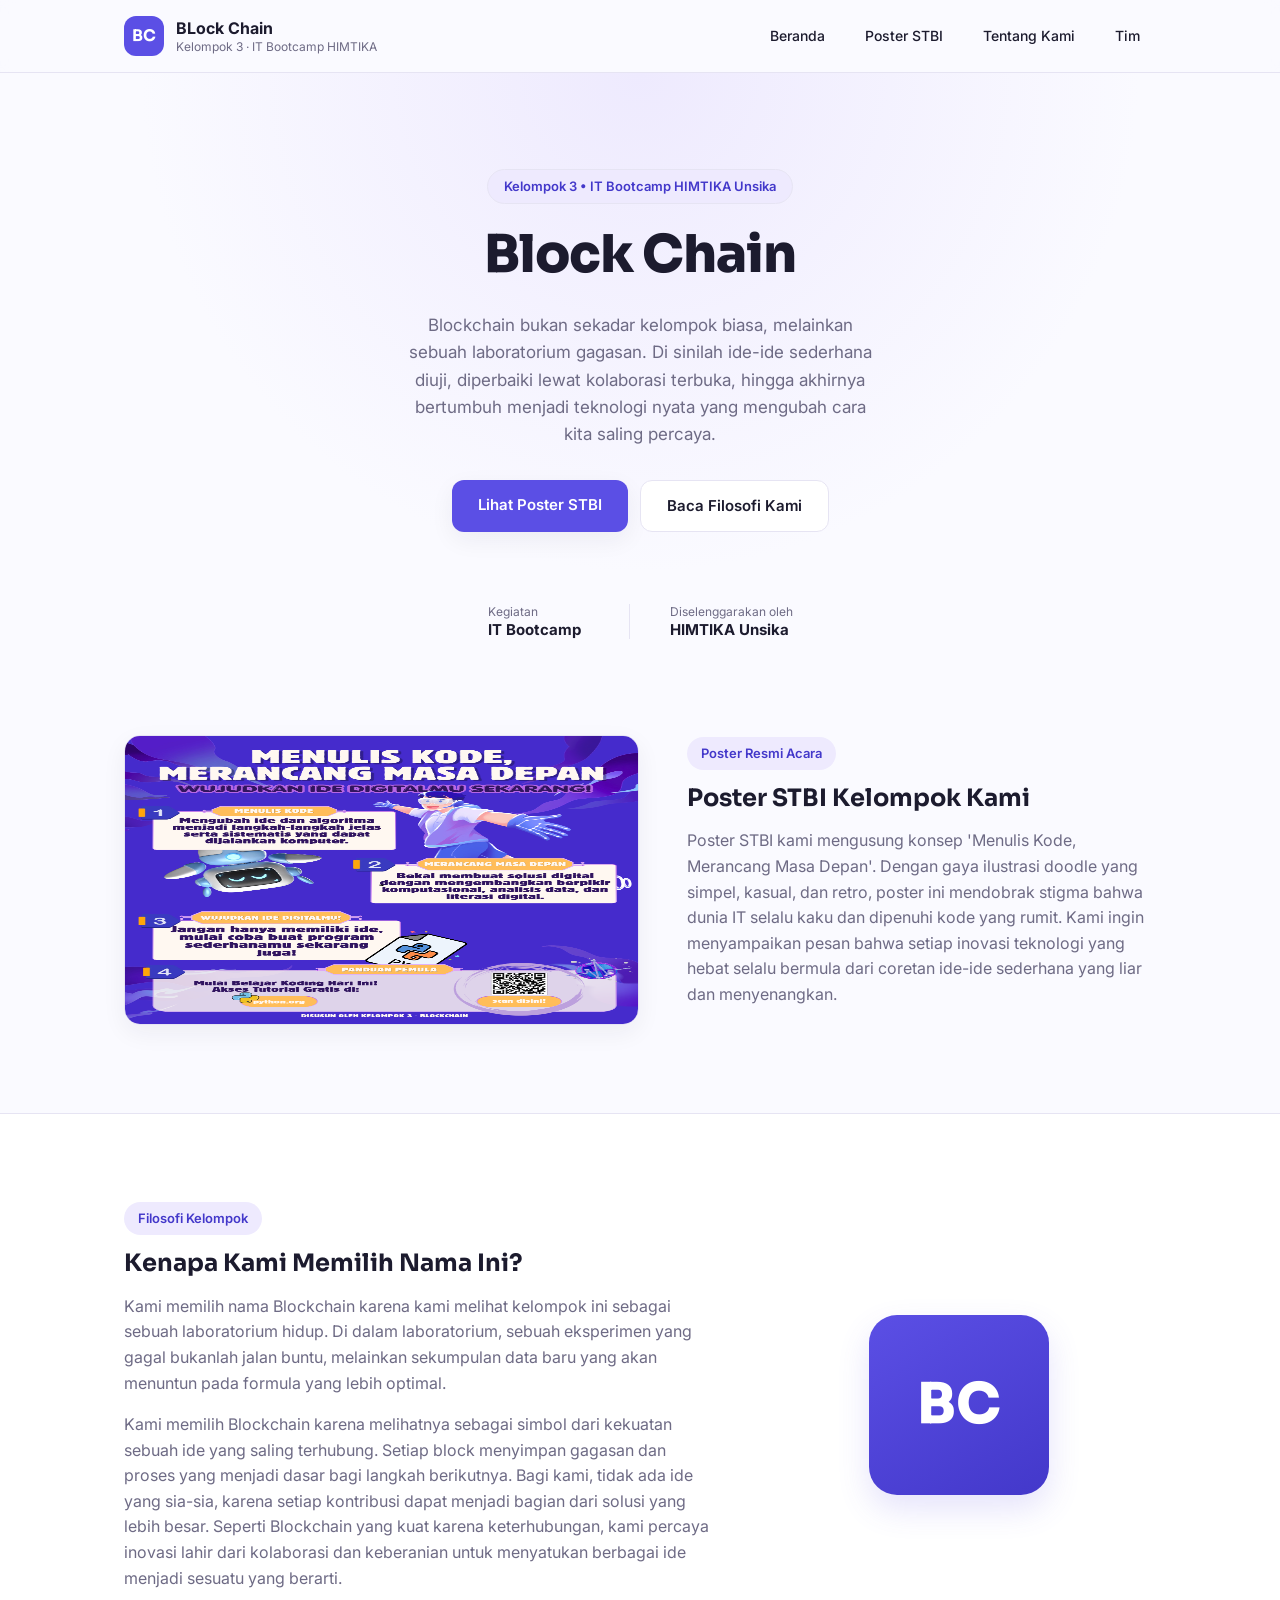
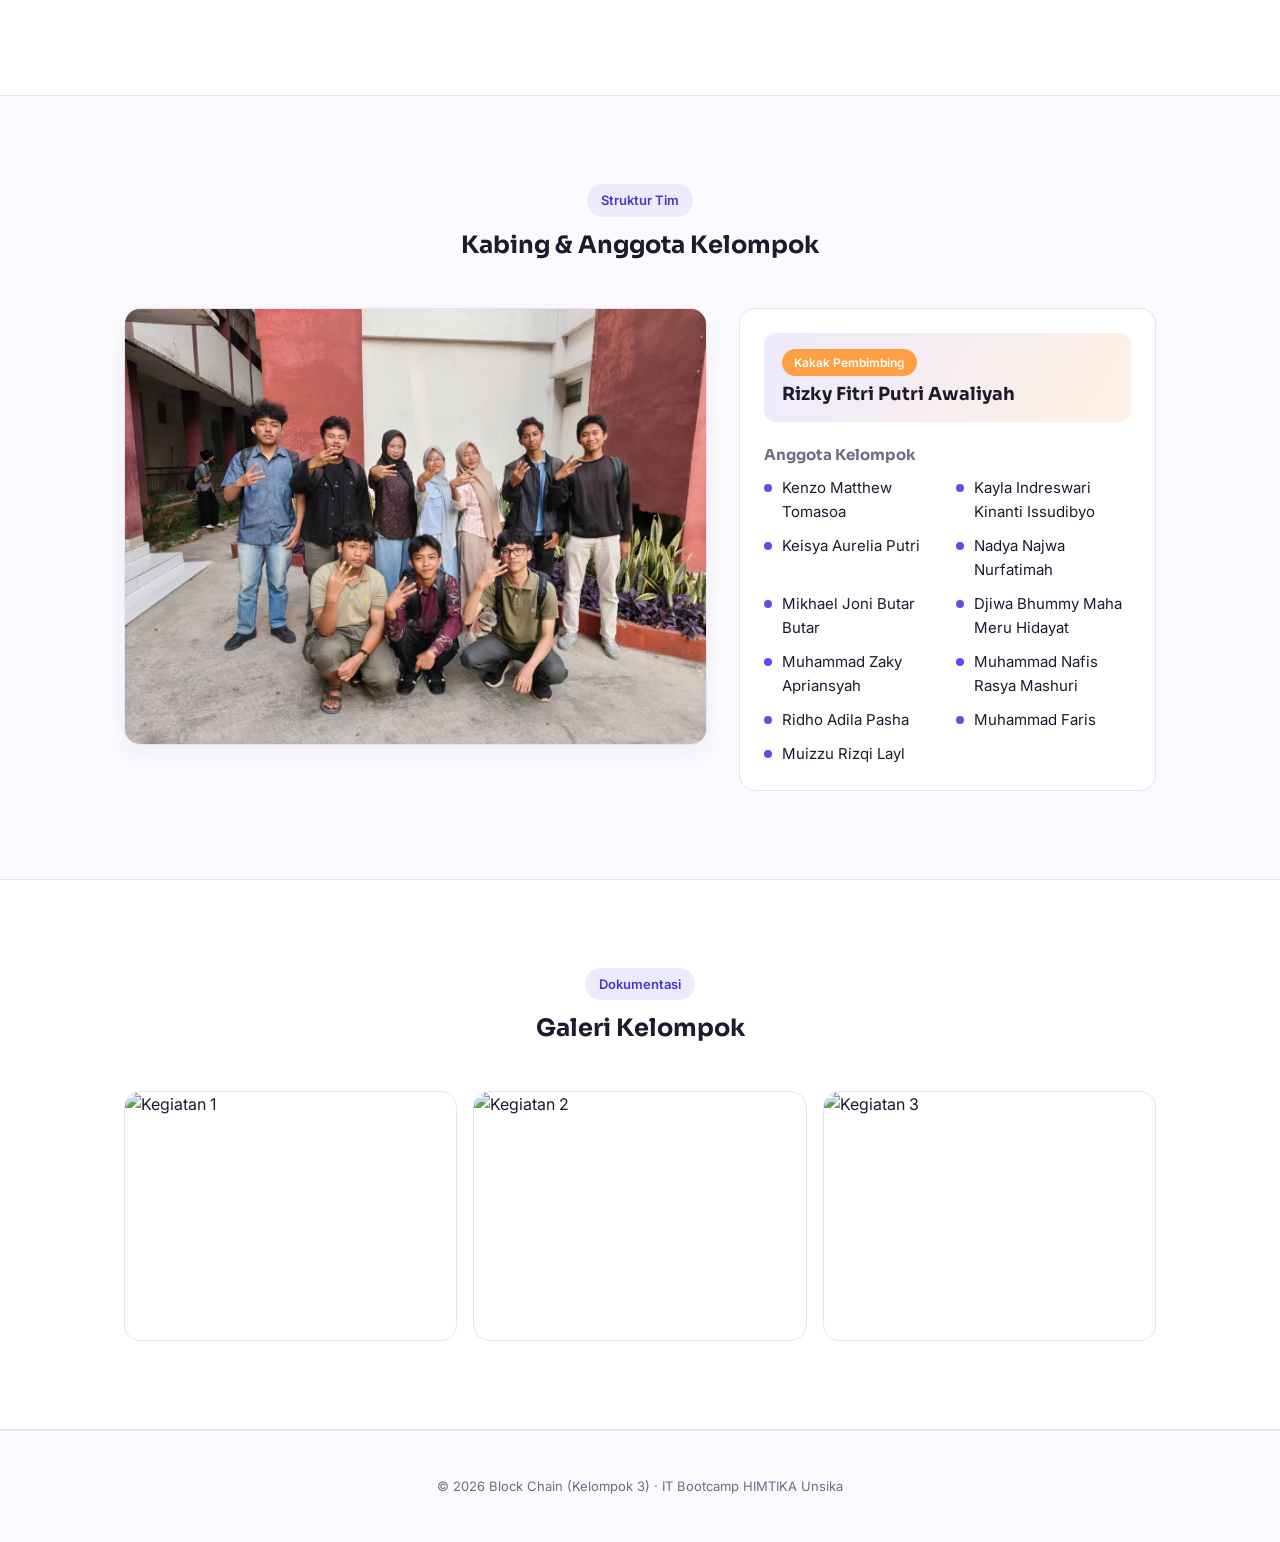
==== ITB BC 2026/index.html @ 2e8e243c "first init github" ====
<!doctype html>
<html lang="id">

<head>
    <meta charset="UTF-8" />
    <meta name="viewport" content="width=device-width, initial-scale=1, viewport-fit=cover"/>

    <!-- Tulisan ini muncul di tab browser sebagai judul halaman -->
    <title>Block Chain - Company Profile</title>

    <link rel="preconnect" href="https://fonts.googleapis.com" />
    <link rel="preconnect" href="https://fonts.gstatic.com" crossorigin />

    <!-- Font dari Google. Link-nya panjang, tidak perlu dihafal :) -->
    <link href="https://fonts.googleapis.com/css2?family=Inter:wght@400;500;600&family=Sora:wght@600;700;800&display=swap" rel="stylesheet"/>

    <link rel="stylesheet" href="css/style.css" />
</head>

<body>
  <!-- ============================= HEADER / NAVBAR ============================= -->
  <header class="site-header">
    <div class="container header-inner">
      <a href="#hero" class="brand">
        <span class="brand-mark">BC</span>
        <span class="brand-text">
          <strong>BLock Chain</strong>
          <small>Kelompok 3 &middot; IT Bootcamp HIMTIKA</small>
        </span>
      </a>

      <button class="nav-toggle" id="navToggle" aria-label="Buka menu" aria-expanded="false">
        <span></span><span></span><span></span>
      </button>

      <nav class="site-nav" id="siteNav">
        <a href="#hero">Beranda</a>
        <a href="#poster">Poster STBI</a>
        <a href="#tentang">Tentang Kami</a>
        <a href="#tim">Tim</a>
      </nav>
    </div>
  </header>

  <!-- ============================= HERO SECTION ============================= -->
  <section id="hero" class="hero">
    <div class="container hero-inner">
      <span class="chip">Kelompok 3 &bull; IT Bootcamp HIMTIKA Unsika</span>
      <h1>Block Chain</h1>
      <p class="hero-sub">
        Blockchain bukan sekadar kelompok biasa, melainkan sebuah laboratorium gagasan. Di sinilah ide-ide sederhana diuji, diperbaiki lewat kolaborasi terbuka, hingga akhirnya bertumbuh menjadi teknologi nyata yang mengubah cara kita saling percaya.
      </p>
      <div class="hero-actions">
        <a href="#poster" class="btn btn-primary">Lihat Poster STBI</a>
        <a href="#tentang" class="btn btn-ghost">Baca Filosofi Kami</a>
      </div>
    </div>
  </section>

  <!-- ============================= PENYELENGGARA ============================= -->
  <section class="partners" aria-label="Penyelenggara acara">
    <div class="container partners-inner">
      <div class="partners-logos">

        <div class="partner">
          <img src="ITB BC 2026/assets/logo/logo_itb.png" alt="Logo IT Bootcamp" onerror="this.remove()" />
          <span class="partner-text">
            <small>Kegiatan</small>
            <strong>IT Bootcamp</strong>
          </span>
        </div>

        <div class="partner">
          <img src="ITB BC 2026/assets/logo/himtika.png" alt="Logo HIMTIKA Unsika" onerror="this.remove()" />
          <span class="partner-text">
            <small>Diselenggarakan oleh</small>
            <strong>HIMTIKA Unsika</strong>
          </span>
        </div>

      </div>
    </div>
  </section>

  <!-- ============================= POSTER STBI (WAJIB) ============================= -->
  <section id="poster" class="section">
    <div class="container poster-grid">
      <div class="poster-image">
        <img src="/ITB BC 2026/assets/poster/poster.png" alt="Poster STBI Kelompok 3"
          onerror="this.parentElement.classList.add('img-fallback')" style="max-height: 480px; aspect-ratio: 16/9; align-self: center; justify-self: center;" />
      </div>
      <div class="poster-info">
        <span class="eyebrow">Poster Resmi Acara</span>
        <h2>Poster STBI Kelompok Kami</h2>
        <p>
          Poster STBI kami mengusung konsep 'Menulis Kode, Merancang Masa Depan'. Dengan gaya ilustrasi doodle yang simpel, kasual, dan retro, poster ini mendobrak stigma bahwa dunia IT selalu kaku dan dipenuhi kode yang rumit. Kami ingin menyampaikan pesan bahwa setiap inovasi teknologi yang hebat selalu bermula dari coretan ide-ide sederhana yang liar dan menyenangkan.
        </p>
        </p>
      </div>
    </div>
  </section>

  <!-- ============================= TENTANG / FILOSOFI NAMA (WAJIB) ============================= -->
  <section id="tentang" class="section section-muted">
    <div class="container tentang-grid">
      <div class="tentang-text">
        <span class="eyebrow">Filosofi Kelompok</span>
        <h2>Kenapa Kami Memilih Nama Ini?</h2>
        <p>
          Kami memilih nama Blockchain karena kami melihat kelompok ini sebagai sebuah laboratorium hidup. Di dalam laboratorium, sebuah eksperimen yang gagal bukanlah jalan buntu, melainkan sekumpulan data baru yang akan menuntun pada formula yang lebih optimal.
        </p>
        <p>
          Kami memilih Blockchain karena melihatnya sebagai simbol dari kekuatan sebuah ide yang saling terhubung. Setiap block menyimpan gagasan dan proses yang menjadi dasar bagi langkah berikutnya. Bagi kami, tidak ada ide yang sia-sia, karena setiap kontribusi dapat menjadi bagian dari solusi yang lebih besar. Seperti Blockchain yang kuat karena keterhubungan, kami percaya inovasi lahir dari kolaborasi dan keberanian untuk menyatukan berbagai ide menjadi sesuatu yang berarti.
        </p>
      </div>
      <div class="tentang-visual">
        <div class="monogram">BC</div>
      </div>
    </div>
  </section>

  <!-- ============================= TIM: KABING + ANGGOTA (WAJIB) ============================= -->
  <section id="tim" class="section">
    <div class="container">
      <div class="section-heading">
        <span class="eyebrow">Struktur Tim</span>
        <h2>Kabing &amp; Anggota Kelompok</h2>
      </div>

      <div class="team-showcase">
        <div class="team-photo-frame">
          <img src="/ITB BC 2026/assets/foto-tim/Foto kelompok 3.jpeg" alt="Foto bersama Kabing dan seluruh anggota kelompok"
            onerror="this.parentElement.classList.add('img-fallback')" />
        </div>

        <div class="team-names">
          <div class="kabing-row">
            <span class="badge-kabing">Kakak Pembimbing</span>
            <h3>Rizky Fitri Putri Awaliyah</h3>
          </div>

          <h3 class="names-title">Anggota Kelompok</h3>

          <ul class="member-list">
            <li>Kenzo Matthew Tomasoa</li>
            <li>Kayla Indreswari Kinanti Issudibyo</li>
            <li>Keisya Aurelia Putri</li>
            <li>Nadya Najwa Nurfatimah</li>
            <li>Mikhael Joni Butar Butar</li>
            <li>Djiwa Bhummy Maha Meru Hidayat</li>
            <li>Muhammad Zaky Apriansyah</li>
            <li> Muhammad Nafis Rasya Mashuri</li>
            <li>Ridho Adila Pasha</li>
            <li> Muhammad Faris</li>
            <li> Muizzu Rizqi Layl</li>

          </ul>
        </div>
      </div>
    </div>
  </section>

  
  <!-- ============================== GALERI KEGIATAN (OPSIONAL) ============================= -->
  <!-- Jika masih ada waktu akan di lakukan, jika tidak tidak akan di tunjukkan -->
  <section id="galeri" class="section section-muted">
    <div class="container">
      <div class="section-heading">
        <span class="eyebrow">Dokumentasi</span>
        <h2>Galeri Kelompok</h2>
      </div>
      <div class="gallery-grid">
        <div class="gallery-item"><img src="foto hitam polo.avif" alt="Kegiatan 1" /></div>
        <div class="gallery-item"><img src="foto hitam polo.avif" alt="Kegiatan 2" /></div>
        <div class="gallery-item"><img src="foto hitam polo.avif" alt="Kegiatan 3" /></div>
      </div>
    </div>
  </section>
 

  <!-- ============================= FOOTER ============================= -->
  <footer class="site-footer">
    <div class="container">
      <p>
        &copy; 2026 Block Chain (Kelompok 3) &middot; IT Bootcamp HIMTIKA
        Unsika
      </p>
    </div>
  </footer>

  <script src="js/script.js"></script>
</body>
</html>

<!--HEADER SAMPAI FOOTER SUDAH SELESAI DI EDIT-->
---- ITB BC 2026/css/style.css ----
/* ---------- 1. VARIABEL WARNA & FONT ----------
   Ini "kotak cat" utama. Ganti nilai di sini kalau mau ubah
   warna di SELURUH halaman sekaligus, tanpa cari satu-satu. */
   
:root {
  --bg: #fafaff;
  --surface: #ffffff;
  --ink: #1c1b2e;
  --ink-muted: #6e6b85;
  --accent: #5b4fe5;
  --accent-dark: #4338ca;
  --accent-soft: #eeeafe;
  --warm: #ff9f43;
  --warm-soft: #fff1e2;
  --border: #e6e4f3;

  --font-heading: 'Sora', sans-serif;
  --font-body: 'Inter', sans-serif;

  --radius: 16px;
  --shadow-soft: 0 8px 24px rgba(28, 27, 46, 0.06);
  --shadow-hover: 0 14px 32px rgba(91, 79, 229, 0.16);
}

/* ---------- 2. RESET DASAR ---------- */
* {
  box-sizing: border-box;
}

html {
  scroll-behavior: smooth;
  scroll-padding-top: 90px; /* biar gak ketutup navbar pas klik menu */
}

body {
  margin: 0;
  font-family: var(--font-body);
  color: var(--ink);
  background: var(--bg);
  line-height: 1.6;
}

img {
  max-width: 100%;
  display: block;
}

a {
  color: inherit;
}

h1, h2, h3 {
  font-family: var(--font-heading);
  line-height: 1.2;
  margin: 0 0 0.5em;
}

.container {
  max-width: 1080px;
  margin: 0 auto;
  padding: 0 24px;
}

.section {
  padding: 88px 0;
}

.section-muted {
  background: var(--surface);
  border-top: 1px solid var(--border);
  border-bottom: 1px solid var(--border);
}

.section-heading {
  text-align: center;
  max-width: 560px;
  margin: 0 auto 48px;
}

.eyebrow {
  display: inline-block;
  font-size: 13px;
  font-weight: 600;
  color: var(--accent-dark);
  background: var(--accent-soft);
  padding: 6px 14px;
  border-radius: 999px;
  margin-bottom: 14px;
}

/* ---------- 3. HEADER / NAVBAR ---------- */
.site-header {
  position: sticky;
  top: 0;
  z-index: 50;
  background: rgba(250, 250, 255, 0.85);
  backdrop-filter: blur(8px);
  border-bottom: 1px solid var(--border);
}

.header-inner {
  display: flex;
  align-items: center;
  justify-content: space-between;
  height: 72px;
}

.brand {
  display: flex;
  align-items: center;
  gap: 12px;
  text-decoration: none;
  color: var(--ink);
}

.brand-mark {
  width: 40px;
  height: 40px;
  border-radius: 12px;
  background: var(--accent);
  color: #fff;
  font-family: var(--font-heading);
  font-weight: 700;
  display: flex;
  align-items: center;
  justify-content: center;
  flex-shrink: 0;
}

.brand-text {
  display: flex;
  flex-direction: column;
  line-height: 1.3;
}

.brand-text small {
  color: var(--ink-muted);
  font-size: 12px;
}

.site-nav {
  display: flex;
  gap: 8px;
}

.site-nav a {
  text-decoration: none;
  font-weight: 500;
  font-size: 14px;
  padding: 8px 16px;
  border-radius: 999px;
  transition: background 0.2s ease, color 0.2s ease;
}

.site-nav a:hover,
.site-nav a:focus-visible {
  background: var(--accent-soft);
  color: var(--accent-dark);
}

.nav-toggle {
  display: none;
  flex-direction: column;
  gap: 5px;
  background: none;
  border: none;
  cursor: pointer;
  padding: 8px;
}

.nav-toggle span {
  width: 22px;
  height: 2px;
  background: var(--ink);
  border-radius: 2px;
}

/* ---------- 4. HERO ---------- */
.hero {
  padding: 96px 0 72px;
  text-align: center;
  background:
    radial-gradient(circle at 50% 0%, var(--accent-soft) 0%, transparent 60%);
}

.hero-inner {
  max-width: 680px;
  animation: fade-rise 0.7s ease both;
}

.chip {
  display: inline-block;
  font-size: 13px;
  font-weight: 600;
  color: var(--accent-dark);
  background: var(--accent-soft);
  border: 1px solid var(--border);
  padding: 6px 16px;
  border-radius: 999px;
  margin-bottom: 20px;
}

.hero h1 {
  font-size: clamp(32px, 6vw, 52px);
  font-weight: 800;
  letter-spacing: -0.02em;
}

.hero-sub {
  color: var(--ink-muted);
  font-size: 17px;
  max-width: 480px;
  margin: 0 auto 32px;
}

.hero-actions {
  display: flex;
  gap: 12px;
  justify-content: center;
  flex-wrap: wrap;
}

@keyframes fade-rise {
  from { opacity: 0; transform: translateY(16px); }
  to   { opacity: 1; transform: translateY(0); }
}

/* ---------- 4b. PENYELENGGARA (LOGO) ---------- */
.partners {
  padding: 0 0 8px;
}

.partners-inner {
  display: flex;
  justify-content: center;
}

/* Kartu putih pembungkus logo, supaya logo berlatar putih tetap rapi */
.partners-logos {
  display: flex;
  align-items: center;
  justify-content: center;
  flex-wrap: wrap;
  gap: 16px 48px;
}

.partner {
  display: flex;
  align-items: center;
  gap: 12px;
}

/* Garis pemisah tipis antara logo pertama dan kedua */
.partner + .partner {
  padding-left: 40px;
  border-left: 1px solid var(--border);
}

.partner img {
  height: 80px;
  width: auto;
  max-width: 220px;
  object-fit: contain;
}

.partner-text {
  display: flex;
  flex-direction: column;
  line-height: 1.3;
}

.partner-text small {
  color: var(--ink-muted);
  font-size: 12px;
}

.partner-text strong {
  font-size: 15px;
}

/* Tampilan HP: logo ditumpuk ke bawah, garis pemisah jadi horizontal */
@media (max-width: 600px) {
  .partners-logos {
    flex-direction: column;
    align-items: flex-start;
    gap: 16px;
  }

  .partner + .partner {
    padding-left: 0;
    border-left: 0;
    padding-top: 16px;
    border-top: 1px solid var(--border);
    width: 100%;
  }
}

/* ---------- 5. TOMBOL (BUTTON) ---------- */
.btn {
  display: inline-block;
  text-decoration: none;
  font-weight: 600;
  font-size: 15px;
  padding: 13px 26px;
  border-radius: 12px;
  transition: transform 0.15s ease, box-shadow 0.15s ease, background 0.15s ease;
}

.btn-primary {
  background: var(--accent);
  color: #fff;
  box-shadow: var(--shadow-soft);
}

.btn-primary:hover {
  background: var(--accent-dark);
  transform: translateY(-2px);
  box-shadow: var(--shadow-hover);
}

.btn-ghost {
  background: var(--surface);
  color: var(--ink);
  border: 1px solid var(--border);
}

.btn-ghost:hover {
  border-color: var(--accent);
  color: var(--accent-dark);
  transform: translateY(-2px);
}

/* ---------- 6. POSTER SECTION ---------- */
.poster-grid {
  display: grid;
  grid-template-columns: 1.1fr 1fr;
  gap: 48px;
  align-items: center;
}

.poster-image img {
  border-radius: var(--radius);
  box-shadow: var(--shadow-soft);
  border: 1px solid var(--border);
}

.poster-info p {
  color: var(--ink-muted);
}

/* ---------- 7. TENTANG / FILOSOFI ---------- */
.tentang-grid {
  display: grid;
  grid-template-columns: 1.2fr 0.8fr;
  gap: 48px;
  align-items: center;
}

.tentang-text p {
  color: var(--ink-muted);
}

.tentang-visual {
  display: flex;
  justify-content: center;
}

.monogram {
  width: 180px;
  height: 180px;
  border-radius: 28px;
  background: linear-gradient(150deg, var(--accent), var(--accent-dark));
  color: #fff;
  font-family: var(--font-heading);
  font-weight: 800;
  font-size: 56px;
  display: flex;
  align-items: center;
  justify-content: center;
  box-shadow: var(--shadow-hover);
}

/* ---------- 8. TIM: FOTO BERSAMA + DAFTAR NAMA ---------- */
.team-showcase {
  display: grid;
  grid-template-columns: 1.4fr 1fr;
  gap: 32px;
  align-items: start;
}

.team-photo-frame {
  aspect-ratio: 4 / 3;
  border-radius: var(--radius);
  overflow: hidden;
  background: var(--accent-soft);
  border: 1px solid var(--border);
  box-shadow: var(--shadow-soft);
}

.team-photo-frame img {
  width: 100%;
  height: 100%;
  object-fit: cover;
}

.team-names {
  background: var(--surface);
  border: 1px solid var(--border);
  border-radius: var(--radius);
  padding: 24px;
}

/* Kotak khusus nama Kabing, dibedakan dari anggota biasa */
.kabing-row {
  background: linear-gradient(120deg, var(--accent-soft), var(--warm-soft));
  border-radius: 12px;
  padding: 16px 18px;
  margin-bottom: 24px;
}

.kabing-row h3 {
  margin: 0;
  font-size: 18px;
}

.badge-kabing {
  display: inline-block;
  font-size: 12px;
  font-weight: 600;
  color: #fff;
  background: var(--warm);
  padding: 4px 12px;
  border-radius: 999px;
  margin-bottom: 8px;
}

.names-title {
  font-size: 15px;
  color: var(--ink-muted);
  margin-bottom: 12px;
}

/* Daftar anggota: 2 kolom biar 12 nama tetap ringkas */
.member-list {
  list-style: none;
  margin: 0;
  padding: 0;
  display: grid;
  grid-template-columns: repeat(2, 1fr);
  gap: 10px 16px;
}

.member-list li {
  position: relative;
  padding-left: 18px;
  font-size: 15px;
}

/* Titik kecil ungu di depan tiap nama */
.member-list li::before {
  content: "";
  position: absolute;
  left: 0;
  top: 0.55em;
  width: 8px;
  height: 8px;
  border-radius: 50%;
  background: var(--accent);
}

/* ---------- 9. FALLBACK KALAU FOTO BELUM ADA ----------
   Kalau <img> gagal dimuat (file belum ada), otomatis
   kotaknya jadi abu-abu polos, gak error/blank di browser. */
.img-fallback {
  background: var(--accent-soft);
  display: flex;
  align-items: center;
  justify-content: center;
}

.img-fallback img {
  display: none;
}

.img-fallback::after {
  content: "Foto belum diupload";
  font-size: 12px;
  color: var(--ink-muted);
  padding: 8px;
  text-align: center;
}

/* ---------- 10. GALERI (dipakai kalau section galeri diaktifkan) ---------- */
.gallery-grid {
  display: grid;
  grid-template-columns: repeat(auto-fit, minmax(220px, 1fr));
  gap: 16px;
}

.gallery-item {
  border-radius: var(--radius);
  overflow: hidden;
  aspect-ratio: 4 / 3;
  border: 1px solid var(--border);
}

.gallery-item img {
  width: 100%;
  height: 100%;
  object-fit: cover;
}

/* ---------- 11. FOOTER ---------- */
.site-footer {
  padding: 32px 0;
  text-align: center;
  color: var(--ink-muted);
  font-size: 13px;
  border-top: 1px solid var(--border);
}

/* ---------- 12. AKSESIBILITAS: FOCUS STATE ---------- */
a:focus-visible,
button:focus-visible {
  outline: 2px solid var(--accent);
  outline-offset: 2px;
}

/* ---------- 13. RESPONSIVE / MOBILE ---------- */
@media (max-width: 780px) {
  .poster-grid,
  .tentang-grid {
    grid-template-columns: 1fr;
  }

  .tentang-visual {
    order: -1;
  }

  .team-showcase {
    grid-template-columns: 1fr;
  }

  .nav-toggle {
    display: flex;
  }

  .site-nav {
    position: absolute;
    top: 72px;
    left: 0;
    right: 0;
    background: var(--surface);
    border-bottom: 1px solid var(--border);
    flex-direction: column;
    padding: 12px 24px 20px;
    display: none;
  }

  .site-nav.is-open {
    display: flex;
  }
}

@media (max-width: 420px) {
  .member-list {
    grid-template-columns: 1fr;
  }
}

@media (prefers-reduced-motion: reduce) {
  html {
    scroll-behavior: auto;
  }
  .hero-inner {
    animation: none;
  }
}
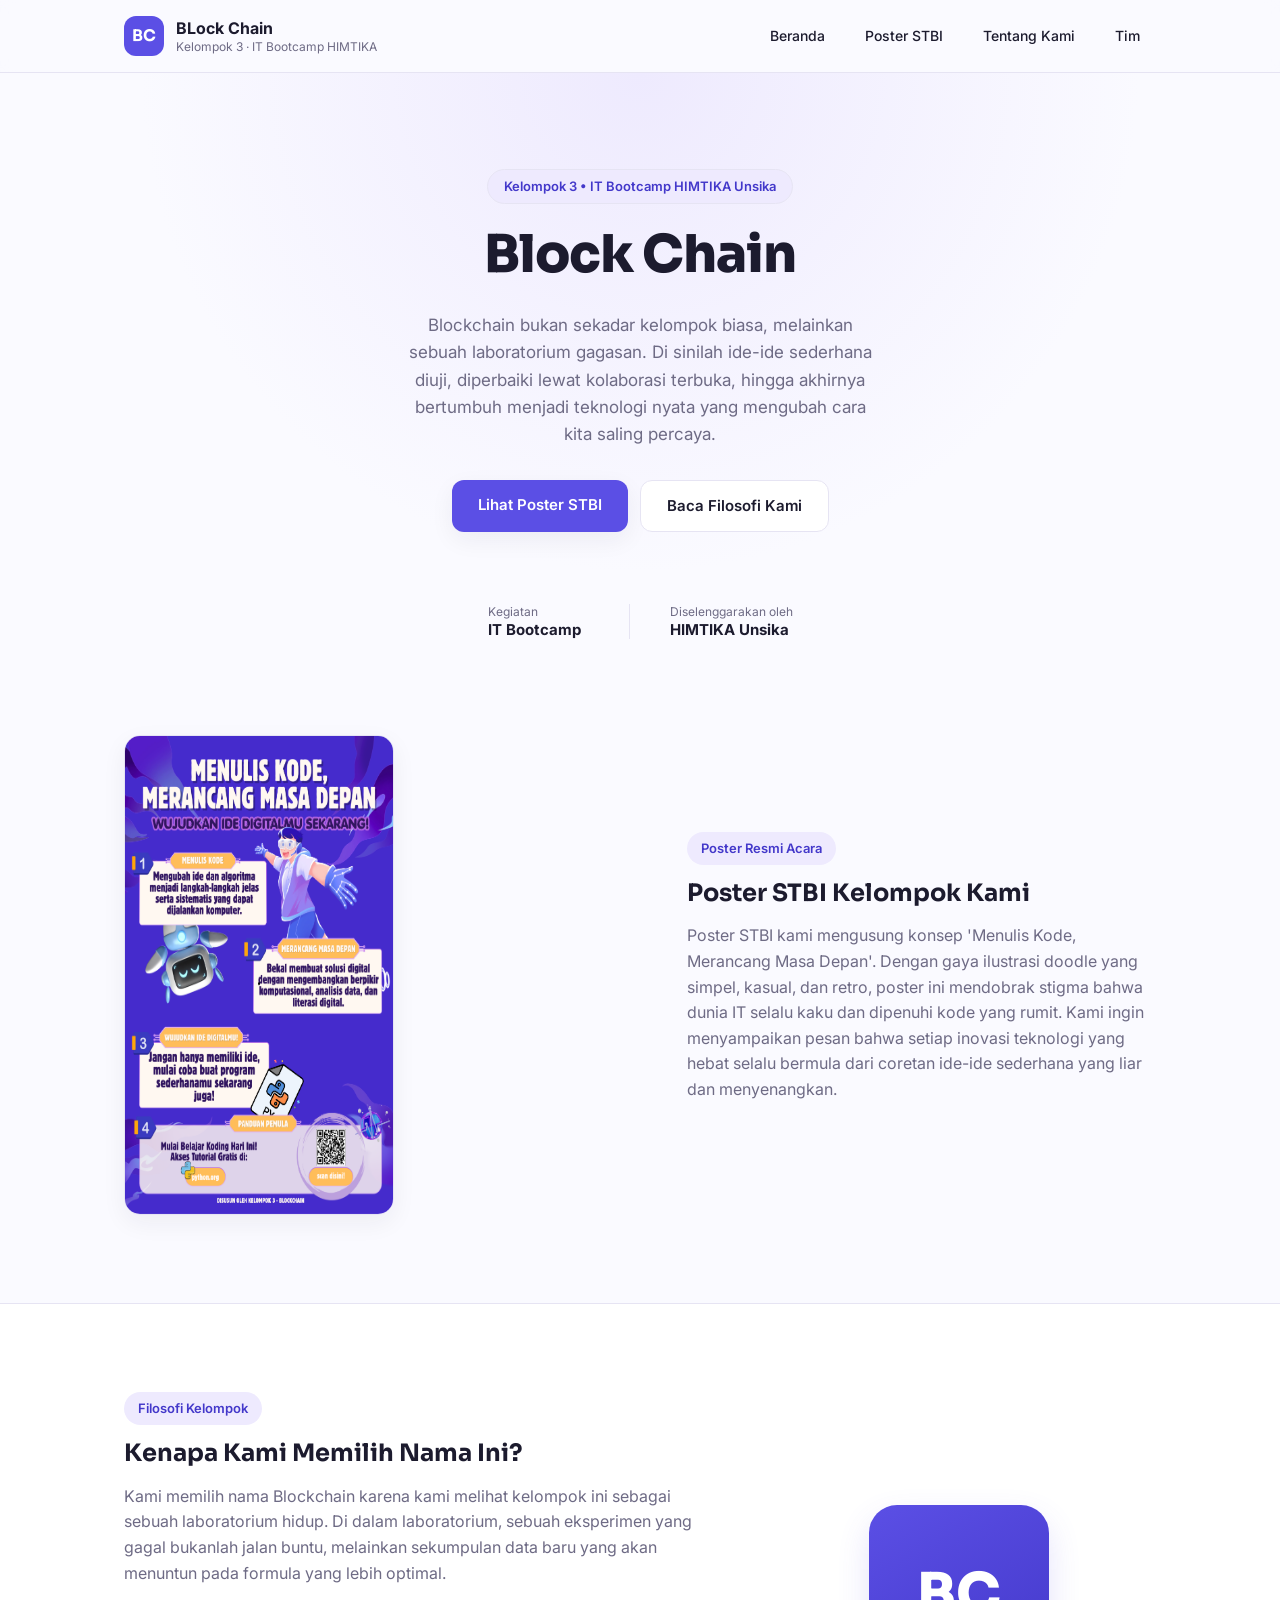
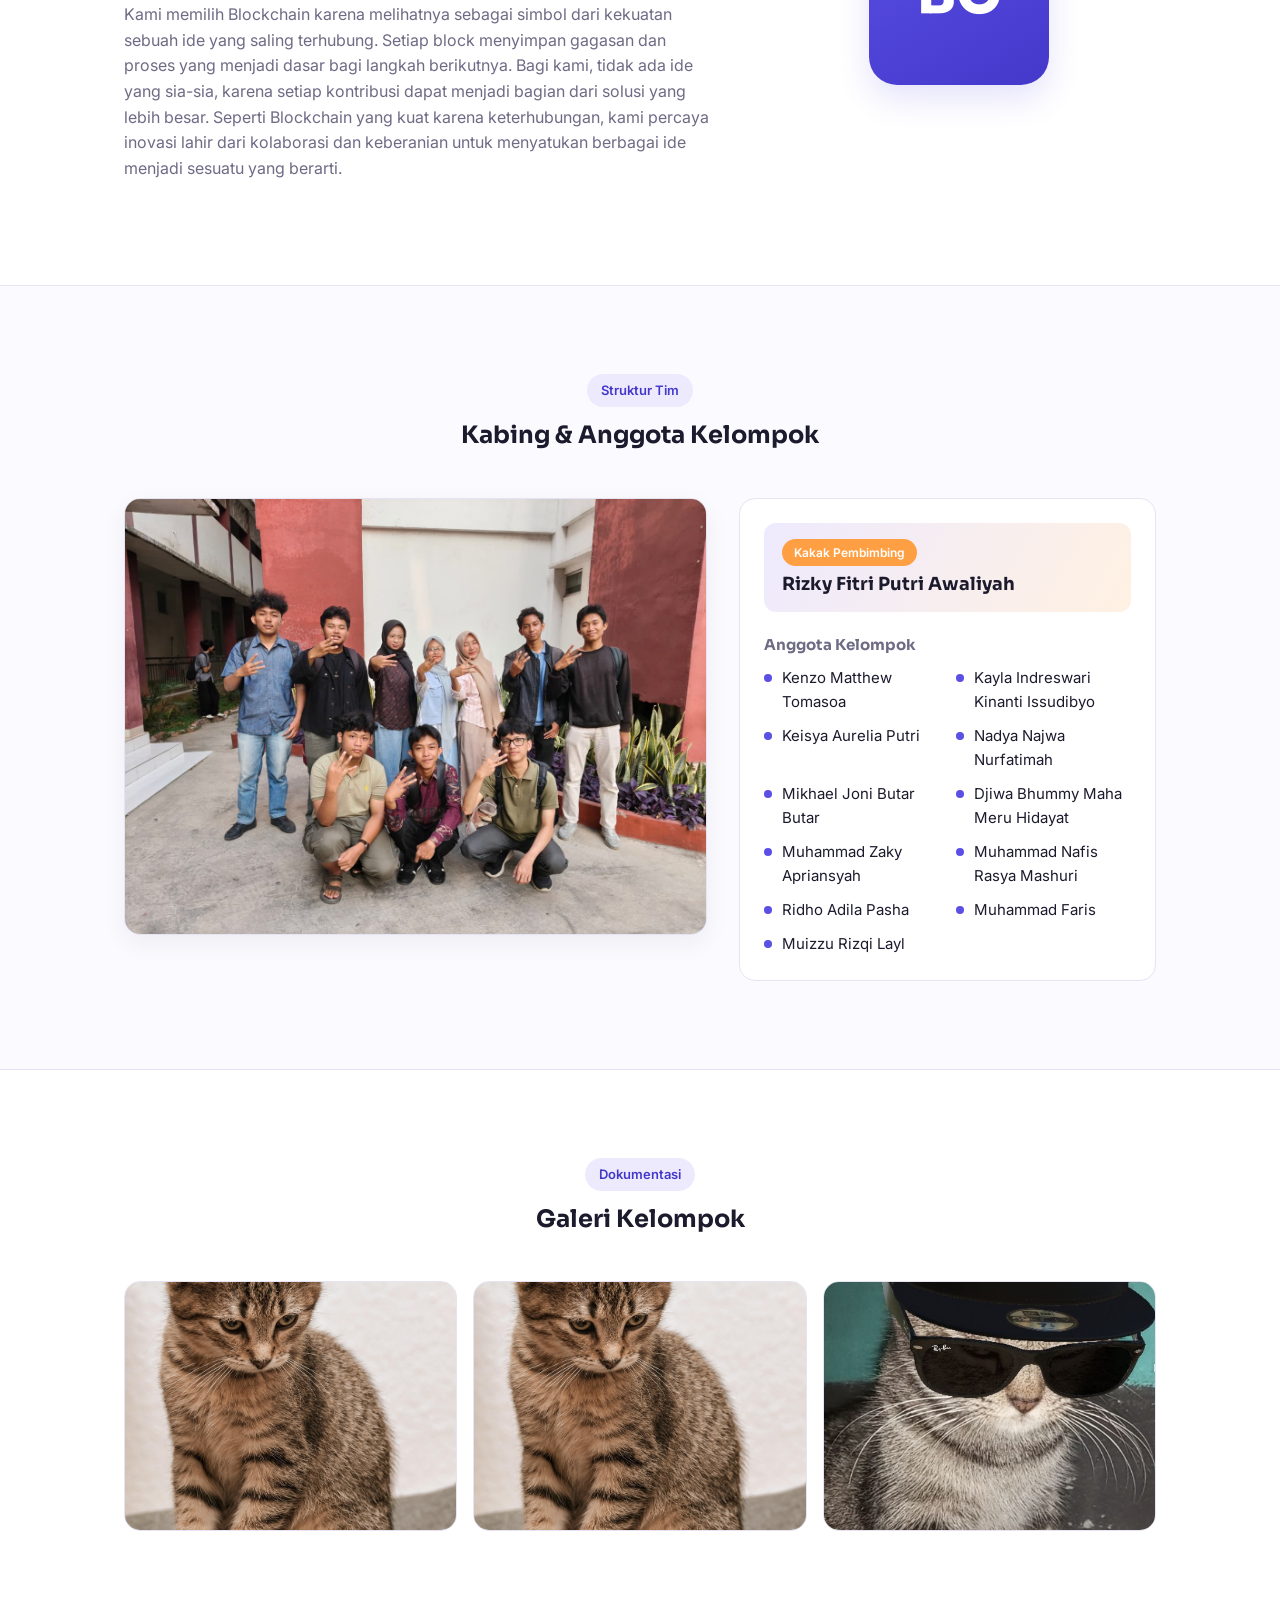
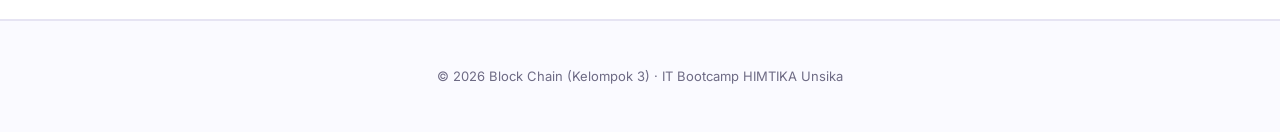
==== commit ad87ce9d: "Co-authored-by: Cosmietta <Cosmietta@users.noreply.github.com>" ====
--- a/ITB BC 2026/index.html
+++ b/ITB BC 2026/index.html
@@ -87,7 +87,7 @@
     <div class="container poster-grid">
       <div class="poster-image">
         <img src="/ITB BC 2026/assets/poster/poster.png" alt="Poster STBI Kelompok 3"
-          onerror="this.parentElement.classList.add('img-fallback')" style="max-height: 480px; aspect-ratio: 16/9; align-self: center; justify-self: center;" />
+          onerror="this.parentElement.classList.add('img-fallback')" style="max-height: 480px; aspect-ratio: 9/16; align-self: center; justify-self: center;" />
       </div>
       <div class="poster-info">
         <span class="eyebrow">Poster Resmi Acara</span>
@@ -170,9 +170,9 @@
         <h2>Galeri Kelompok</h2>
       </div>
       <div class="gallery-grid">
-        <div class="gallery-item"><img src="foto hitam polo.avif" alt="Kegiatan 1" /></div>
-        <div class="gallery-item"><img src="foto hitam polo.avif" alt="Kegiatan 2" /></div>
-        <div class="gallery-item"><img src="foto hitam polo.avif" alt="Kegiatan 3" /></div>
+        <div class="gallery-item"><img src="/ITB BC 2026/assets/galeri/Desain_Tanpa_Judul.png"alt="Kegiatan 1" /></div>
+        <div class="gallery-item"><img src="/ITB BC 2026/assets/galeri/kucing_2.jpg"alt="Kegiatan 2" /></div>
+        <div class="gallery-item"><img src="/ITB BC 2026/assets/galeri/kucing_3.jpg"alt="Kegiatan 3" /></div>
       </div>
     </div>
   </section>
@@ -192,4 +192,3 @@
 </body>
 </html>
 
-<!--HEADER SAMPAI FOOTER SUDAH SELESAI DI EDIT-->
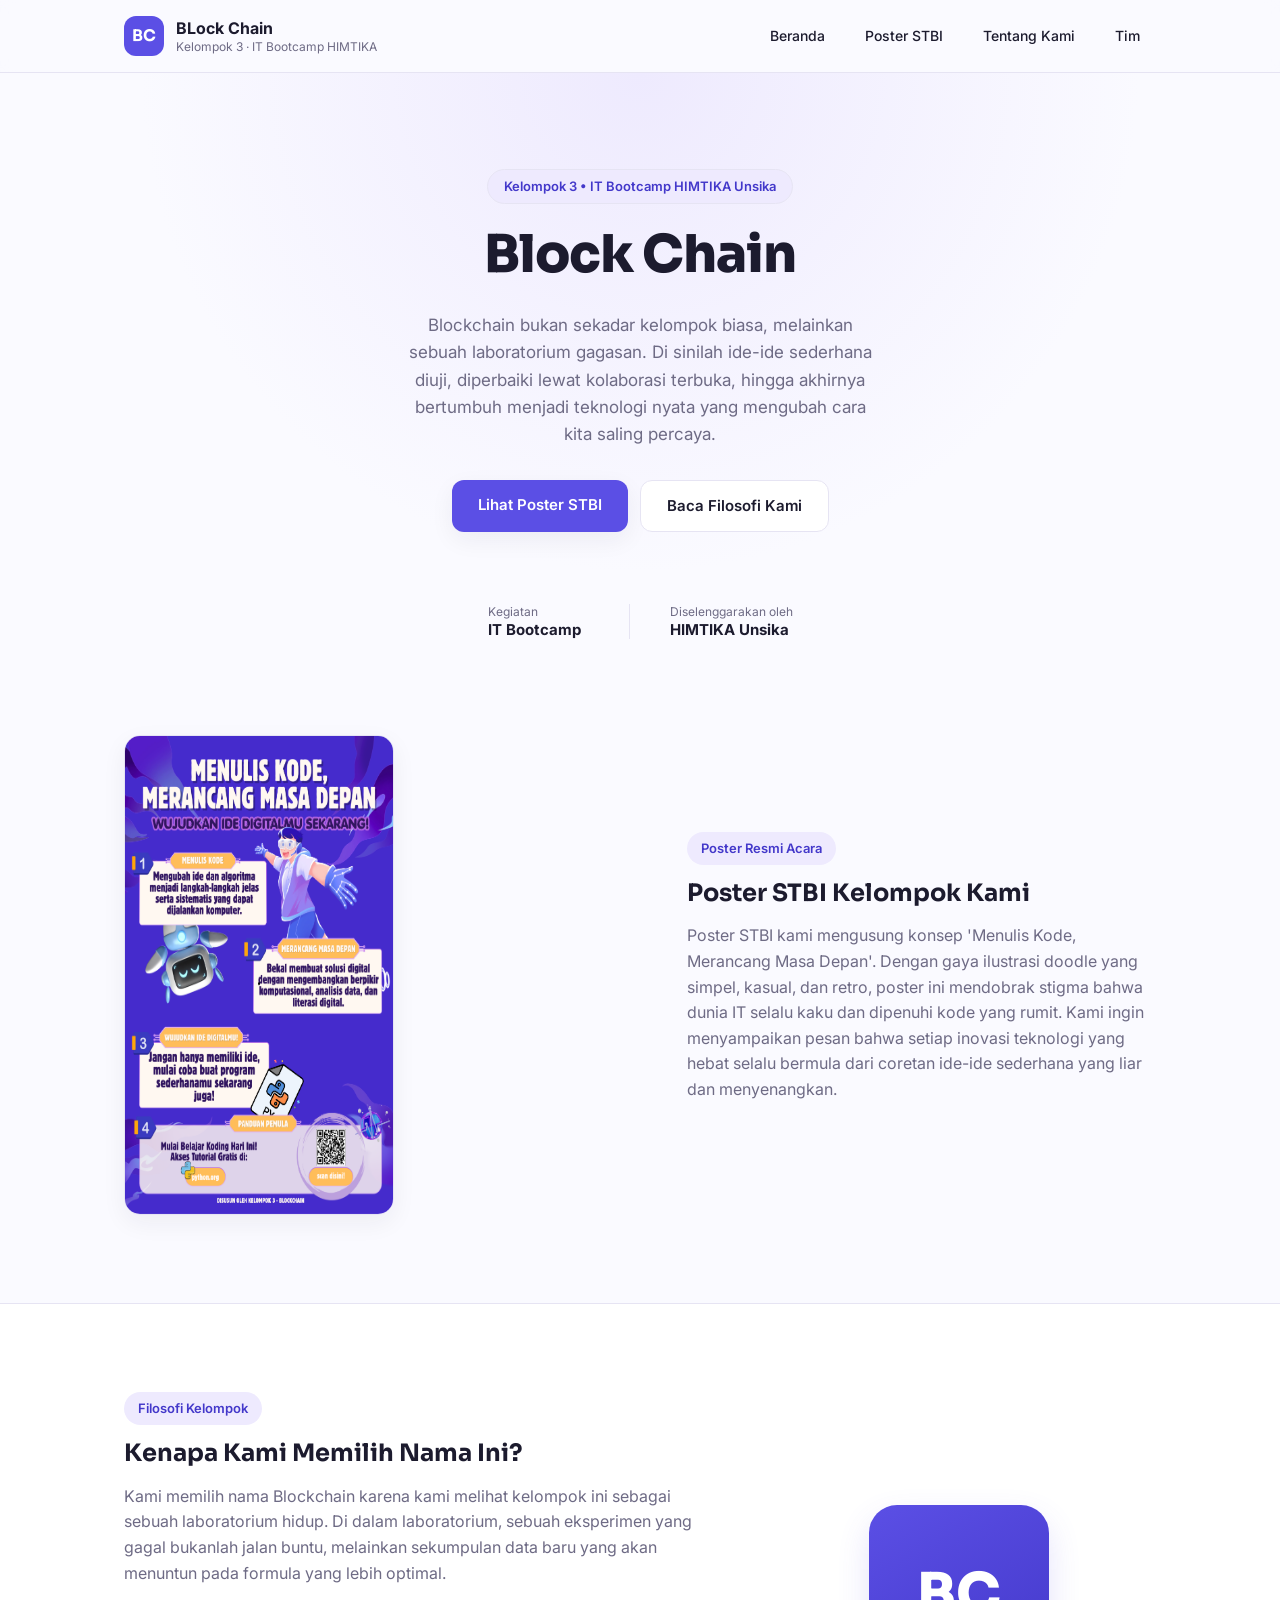
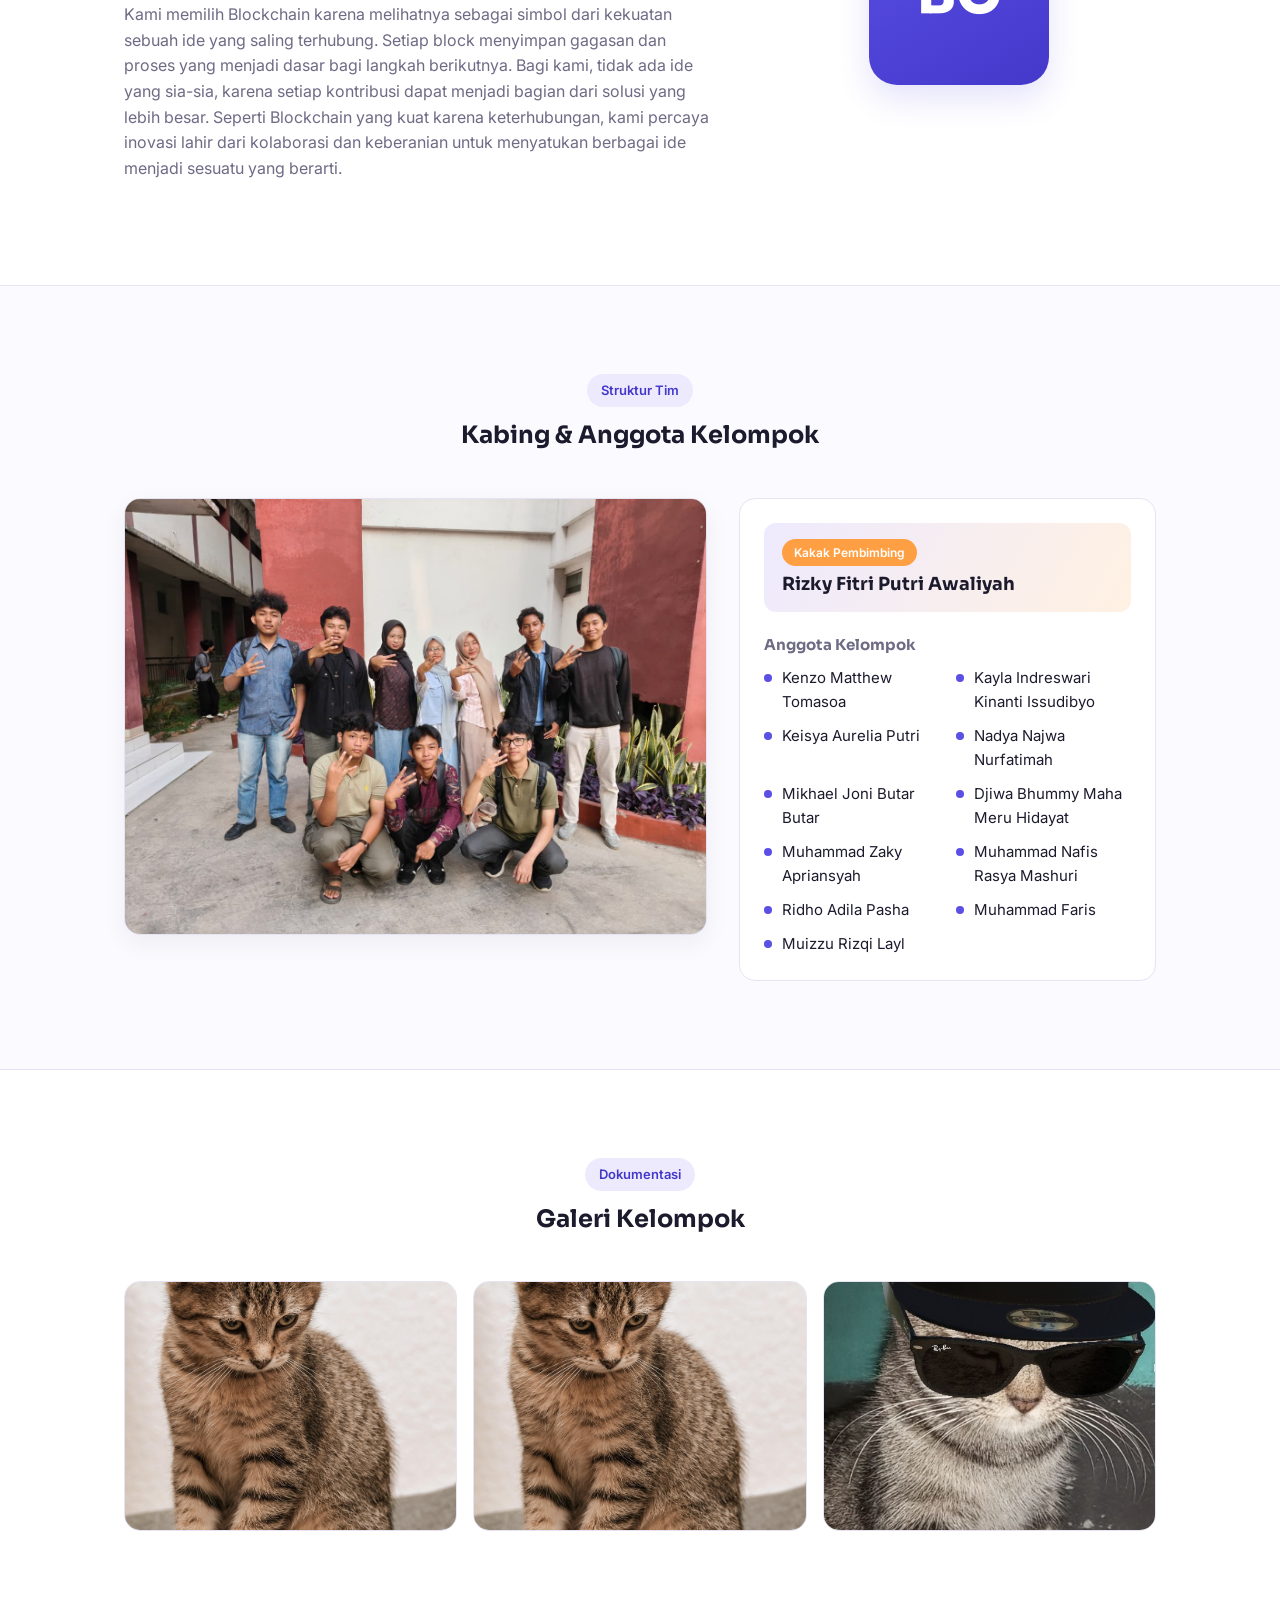
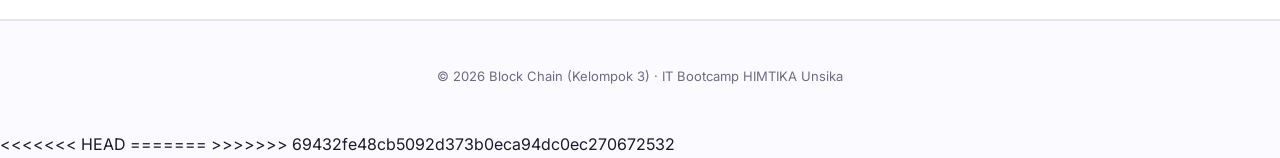
==== commit a504ce48: "first commit" ====
--- a/ITB BC 2026/index.html
+++ b/ITB BC 2026/index.html
@@ -192,3 +192,7 @@
 </body>
 </html>
 
+<<<<<<< HEAD
+=======
+<!--HEADER SAMPAI FOOTER SUDAH SELESAI DI EDIT-->
+>>>>>>> 69432fe48cb5092d373b0eca94dc0ec270672532
